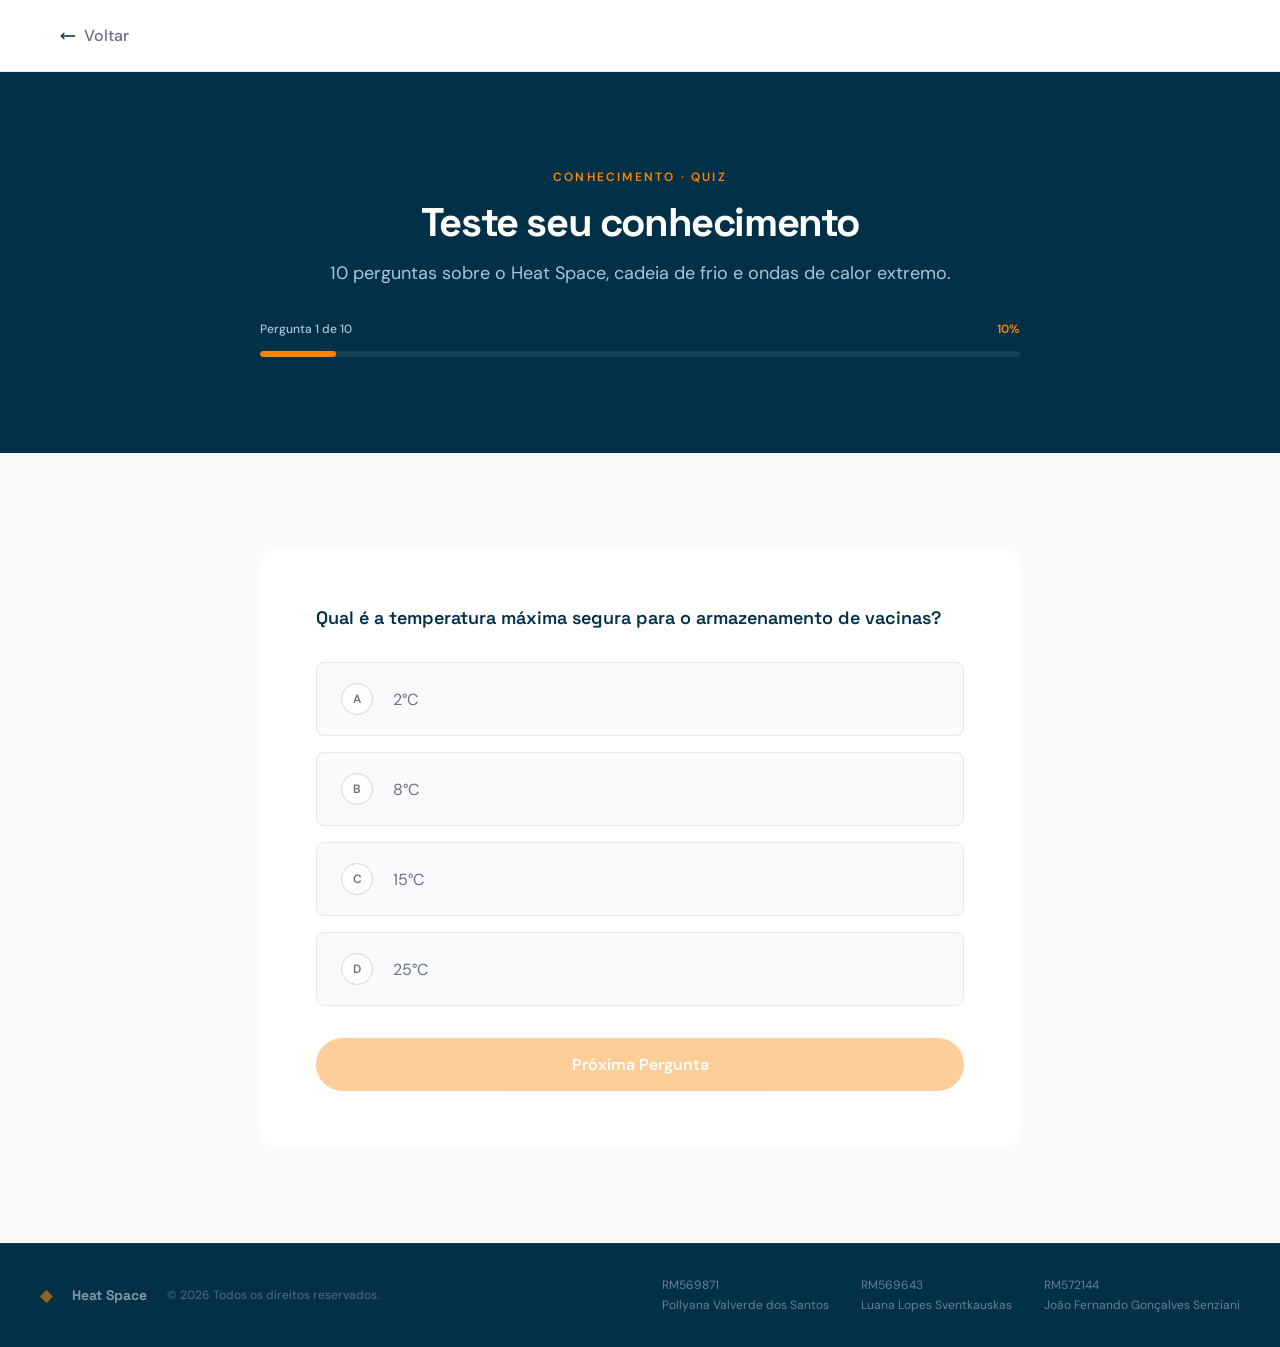
==== pages/quiz.html @ 4fb7bb81 "feat: adiciona página de quiz com estilos e lógica" ====
<!DOCTYPE html>
<html lang="pt-BR">

<head>
  <meta charset="UTF-8" />
  <meta name="viewport" content="width=device-width, initial-scale=1.0" />
  <title>Quiz - Heat Space</title>
  <link rel="preconnect" href="https://fonts.googleapis.com">
  <link rel="preconnect" href="https://fonts.gstatic.com" crossorigin>
  <link
    href="https://fonts.googleapis.com/css2?family=DM+Sans:ital,opsz,wght@0,9..40,100..1000;1,9..40,100..1000&family=Space+Grotesk:wght@300..700&display=swap"
    rel="stylesheet">

  <link rel="stylesheet" href="../styles/index.css" />
</head>

<body>

  <!-- Navbar -->
  <header class="navbar">
    <div class="navbar-content container">
      <a href="../index.html" class="navbar-link go-back">
        <img src="../assets/icons/move-left.svg" alt="Voltar" class="navbar-icon" />
        Voltar
      </a>
    </div>
  </header>

  <main>

    <!-- Quiz Hero -->
    <section class="quiz-hero">
      <div class="quiz-hero-header">
        <p class="section-label">CONHECIMENTO · QUIZ</p>
        <h1 class="quiz-hero-title">Teste seu conhecimento</h1>
        <p class="quiz-hero-subtitle">
          10 perguntas sobre o Heat Space, cadeia de frio e ondas de calor extremo.
        </p>
      </div>

      <div class="quiz-progress">
        <div class="quiz-progress-row">
          <span class="quiz-progress-label" id="progresso-label">Pergunta 1 de 10</span>
          <span class="quiz-progress-percent" id="progresso-percent">10%</span>
        </div>
        <div class="quiz-progress-bar">
          <div class="quiz-progress-fill" id="progresso-fill" style="width: 10%;"></div>
        </div>
      </div>
    </section>

    <!-- Tela do Quiz -->
    <section class="quiz-main" id="tela-quiz">
      <div class="quiz-card">
        <h2 class="quiz-question" id="enunciado"></h2>

        <ul class="quiz-options" id="opcoes"></ul>

        <button class="btn btn-primary btn-proxima" id="btn-proxima" disabled>
          Próxima Pergunta
        </button>
      </div>
    </section>

    <!-- Tela de Resultado -->
    <section class="quiz-resultado" id="tela-resultado" hidden>
      <div class="resultado-card">
        <p class="section-label">RESULTADO FINAL · QUIZ</p>

        <h2 class="resultado-title" id="resultado-titulo">Você acertou <span id="resultado-acertos-1">0</span> de 10 perguntas!</h2>

        <div class="resultado-scores">
          <div class="resultado-score-item">
            <span class="resultado-score-num resultado-score-num-primary" id="resultado-acertos-2">0</span>
            <span class="resultado-score-label">ACERTOS</span>
          </div>
          <div class="resultado-score-item">
            <span class="resultado-score-num resultado-score-num-dark" id="resultado-erros">0</span>
            <span class="resultado-score-label">ERROS</span>
          </div>
          <div class="resultado-score-item">
            <span class="resultado-score-num resultado-score-num-primary" id="resultado-aproveitamento">0%</span>
            <span class="resultado-score-label">APROVEITAMENTO</span>
          </div>
        </div>

        <p class="resultado-msg" id="resultado-msg"></p>

        <div class="resultado-acoes">
          <button class="btn btn-primary" id="btn-reiniciar">Tentar Novamente</button>
          <a href="../index.html" class="btn btn-outline">Voltar ao Início</a>
        </div>
      </div>
    </section>

  </main>

  <!-- Footer -->
  <footer class="footer">
    <div class="footer-content">
      <div class="footer-left">
        <span class="footer-logo-icon">◆</span>
        <span class="footer-logo-text">Heat Space</span>
        <span class="footer-copy">© 2026 Todos os direitos reservados.</span>
      </div>
      <div class="footer-links">
        <div class="footer-link">
          <span>RM569871</span>
          <span>Pollyana Valverde dos Santos</span>
        </div>
        <div class="footer-link">
          <span>RM569643</span>
          <span>Luana Lopes Sventkauskas</span>
        </div>
        <div class="footer-link">
          <span>RM572144</span>
          <span>João Fernando Gonçalves Senziani</span>
        </div>
      </div>
    </div>
  </footer>

  <script type="module" src="../scripts/quiz.js"></script>

</body>

</html>
---- styles/index.css ----
@import url('./global.css');
@import url('./navbar.css');
@import url('./footer.css');
@import url('./sections/index.css');
@import url('./pages/quiz.css');

@import url('./responsiveness.css');
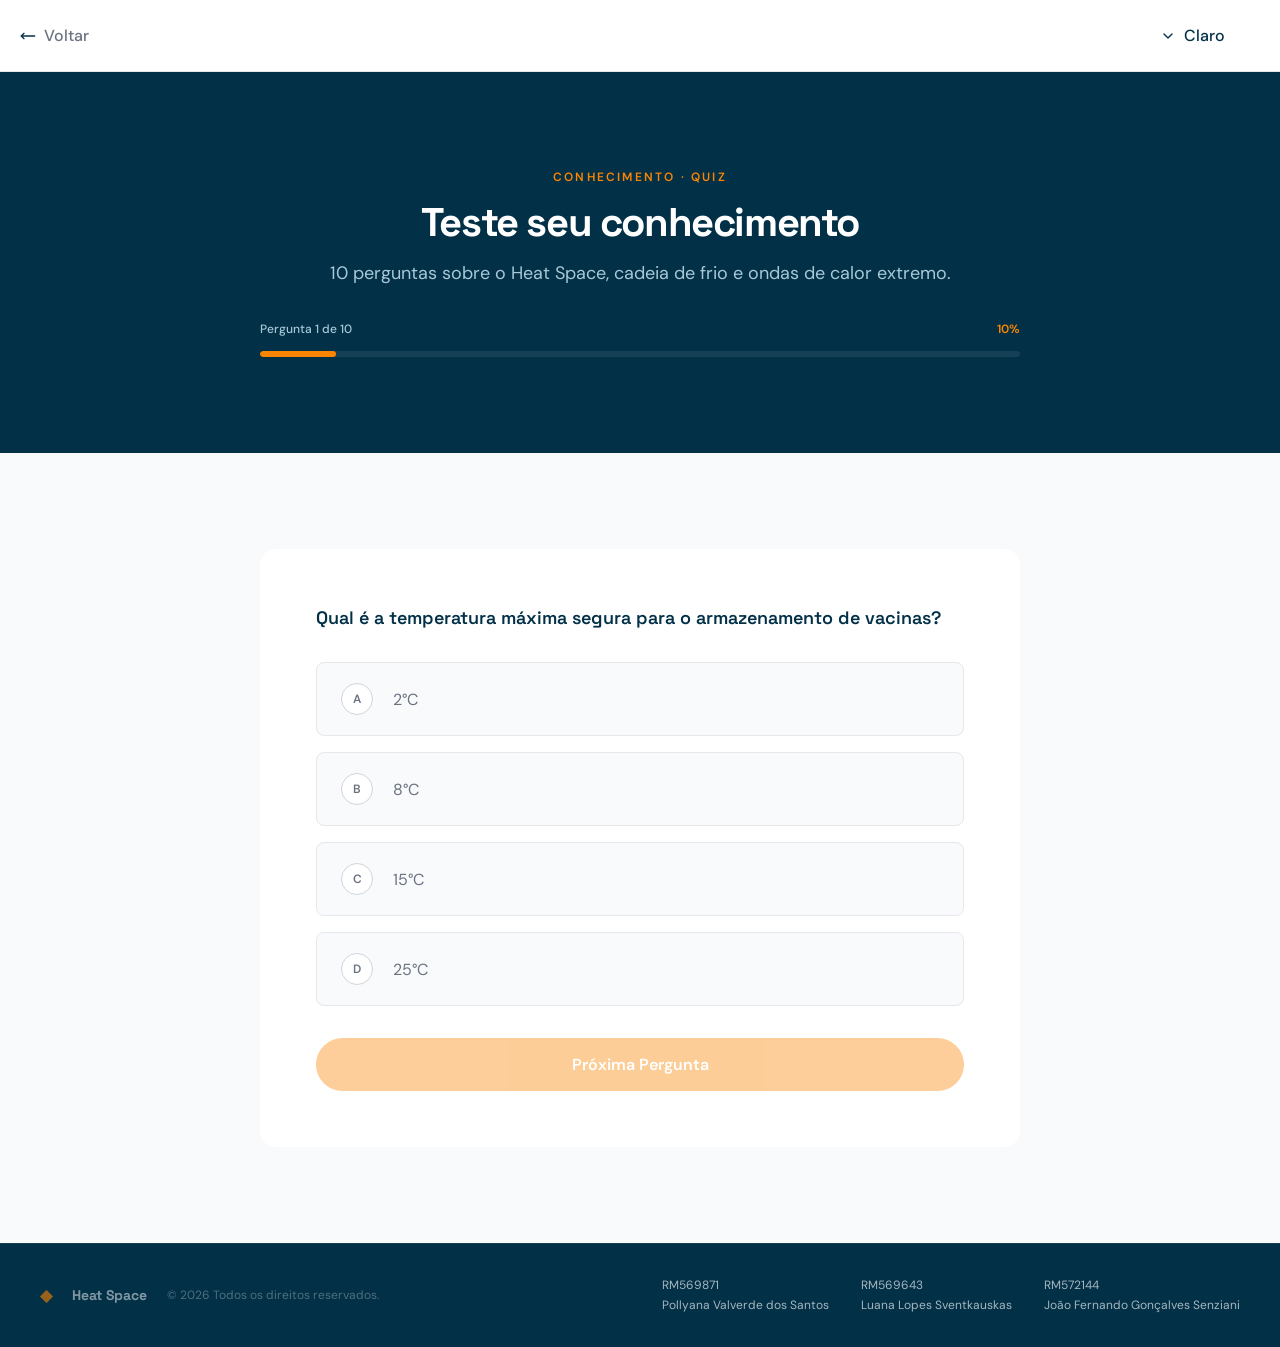
==== commit 92c94d66: "feat: adiciona toggle de tema com dropdown na navbar" ====
--- a/pages/quiz.html
+++ b/pages/quiz.html
@@ -23,6 +23,14 @@
         <img src="../assets/icons/move-left.svg" alt="Voltar" class="navbar-icon" />
         Voltar
       </a>
+    </div>
+    <div class="navbar-toggle" id="navbar-toggle">
+      <span class="navbar-toggle-label" id="opcao-atutal"><img src="../assets/icons/chevron-down.svg" alt="Ícone de seta para baixo">Claro</span>
+      <div class="navbar-toggle-opcoes">
+        <span class="navbar-toggle-opcao" id="opcao-claro">Claro</span>
+        <span class="navbar-toggle-opcao" id="opcao-escuro">Escuro</span>
+        <span class="navbar-toggle-opcao" id="opcao-contraste">Contraste</span>
+      </div>
     </div>
   </header>
 
@@ -121,6 +129,7 @@
   </footer>
 
   <script type="module" src="../scripts/quiz.js"></script>
+  <script type="module" src="../scripts/theme-toggle.js"></script>
 
 </body>
 
